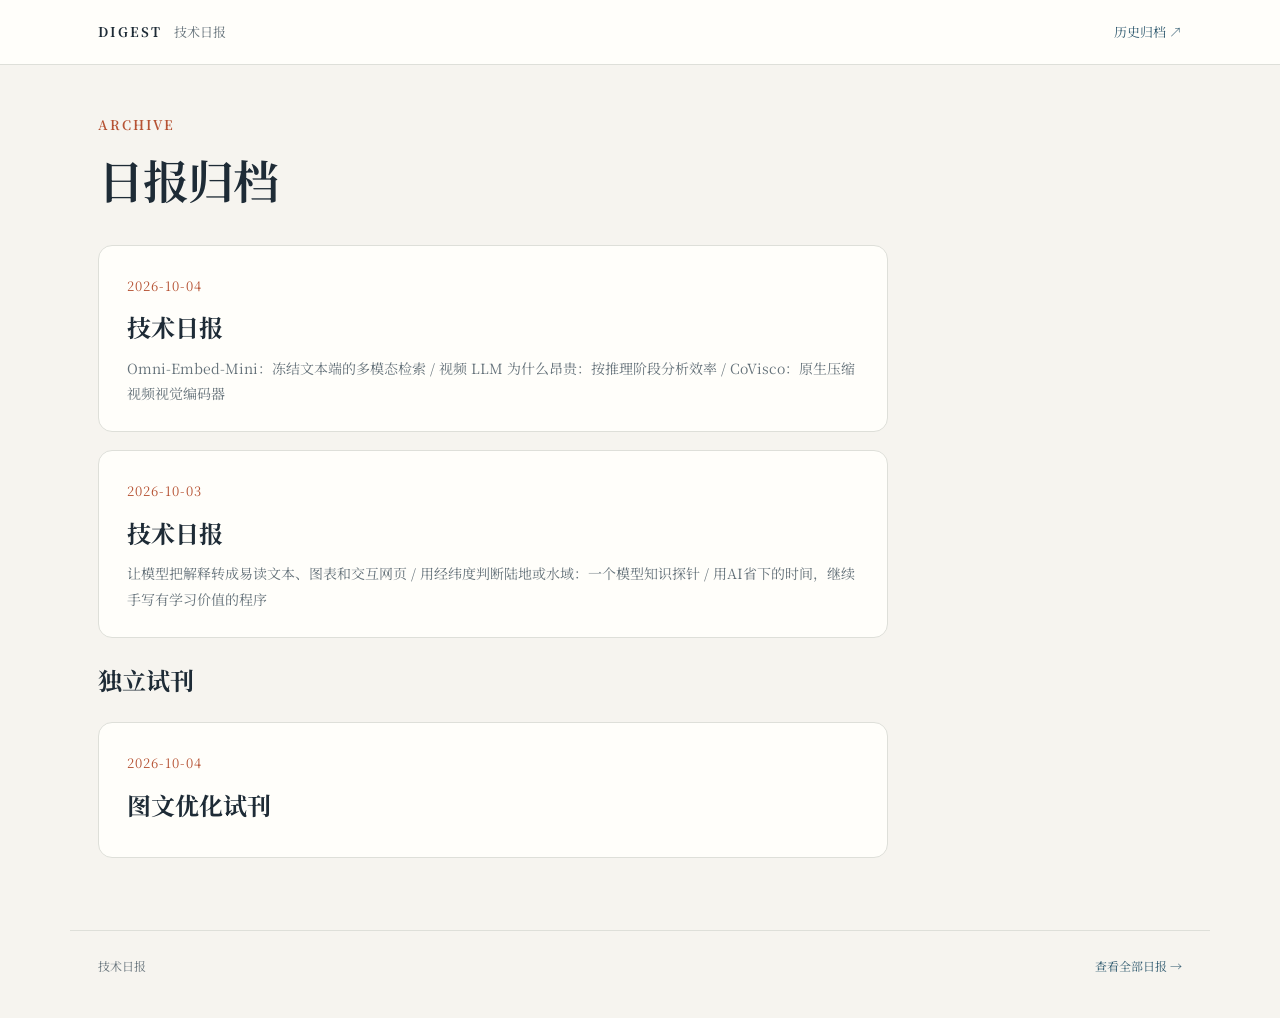
==== docs/index.html @ ece82c5b "归档图文优化试刊 2026-10-04" ====
<!doctype html>
<html lang="zh-CN"><head><meta charset="utf-8"><meta name="viewport" content="width=device-width, initial-scale=1">
<meta name="digest-revision" content=""><title>日报归档</title>
<link rel="stylesheet" href="assets/digest.css?v=9bb3348f04f5"></head><body>
<header><nav><a class="brand" href="index.html">DIGEST<span>技术日报</span></a><a href="index.html">历史归档 ↗</a></nav></header>
<main><div class="masthead"><div class="date">ARCHIVE</div><h1>日报归档</h1></div><div class="archive"><a href="2026-10-04.html"><time>2026-10-04</time><h2>技术日报</h2><p>Omni-Embed-Mini：冻结文本端的多模态检索 / 视频 LLM 为什么昂贵：按推理阶段分析效率 / CoVisco：原生压缩视频视觉编码器</p></a><a href="2026-10-03.html"><time>2026-10-03</time><h2>技术日报</h2><p>让模型把解释转成易读文本、图表和交互网页 / 用经纬度判断陆地或水域：一个模型知识探针 / 用AI省下的时间，继续手写有学习价值的程序</p></a></div><section id="trials"><h2>独立试刊</h2><div class="archive"><a href="quality-trial-2026-10-04-130111.html"><time>2026-10-04</time><h2>图文优化试刊</h2></a></div></section></main><footer><span>技术日报</span><a href="index.html">查看全部日报 →</a></footer></body></html>
---- docs/assets/digest.css ----
@font-face{font-family:"Digest Serif";src:url("fonts/noto-serif-sc.woff2") format("woff2");font-weight:100 900;font-style:normal;font-display:swap}
:root{--bg:#f6f4ef;--paper:#fffefa;--ink:#1e2b36;--muted:#65727a;--line:#dedfd9;--accent:#b65334;--soft:#eef1ed;--link:#315b70;color-scheme:light}*{box-sizing:border-box}html{scroll-behavior:smooth;scroll-padding-top:76px}body{margin:0;background:var(--bg);color:var(--ink);font:16px/1.85 "Digest Serif","Noto Serif SC","Songti SC",STSong,SimSun,Georgia,serif}a{color:var(--link);text-decoration:none}a:hover{text-decoration:underline}a:focus-visible,summary:focus-visible{outline:3px solid var(--accent);outline-offset:5px}header{border-bottom:1px solid var(--line);background:var(--paper)}nav{max-width:1140px;margin:auto;padding:20px 28px;display:flex;align-items:center;justify-content:space-between;font-size:13px}.brand{color:var(--ink);letter-spacing:2px;font-weight:700}.brand span{font-weight:400;letter-spacing:0;margin-left:12px;color:var(--muted)}main{max-width:1140px;padding:48px 28px 72px;margin:auto}.masthead{margin-bottom:36px}.date{font-size:13px;color:var(--accent);font-weight:650;letter-spacing:2px}.masthead h1{font-family:inherit;font-size:46px;line-height:1.25;letter-spacing:-1px;margin:14px 0 22px;font-weight:650}.tabs{display:flex;gap:12px;flex-wrap:wrap}.tabs a{padding:7px 16px;background:var(--paper);border:1px solid var(--line);border-radius:24px;font-size:13px;color:var(--ink)}.layout{display:grid;grid-template-columns:minmax(0,790px) 190px;gap:56px}.side{font-size:13px;color:var(--muted)}.side-inner{position:sticky;top:28px;border-top:2px solid var(--ink);padding-top:16px}.side p{margin:4px 0 12px}.side a{display:block;padding:6px 0;color:var(--muted)}.section{margin-bottom:44px}.section-title{display:flex;align-items:center;gap:14px;padding-bottom:14px;border-bottom:1px solid var(--line);margin-bottom:24px}.section-title h2{font-size:21px;margin:0}.section-title span{font-size:12px;color:var(--muted);letter-spacing:1px}.card{background:var(--paper);border:1px solid var(--line);border-radius:14px;padding:28px 30px;margin:0 0 22px}.eyebrow{display:flex;gap:9px;flex-wrap:wrap;align-items:center;font-size:12px;color:var(--muted);line-height:1.5}.badge{background:var(--soft);border-radius:5px;padding:4px 8px;color:var(--link)}.badge.observation{color:#98552e;background:#f5ece2}.card h3{font-size:25px;line-height:1.5;margin:15px 0 12px;letter-spacing:-.3px}.card h3 a{color:var(--ink)}.meta{font-size:12px;line-height:1.8;color:var(--muted);margin-bottom:18px}.card p{margin:12px 0;overflow-wrap:anywhere}.value{border-top:1px solid var(--line);padding-top:15px;color:var(--muted);font-size:14px}.value strong{font-size:12px;letter-spacing:.5px;color:var(--ink);margin-right:10px}.action{background:var(--soft);border-left:3px solid var(--accent);padding:13px 16px;border-radius:0 8px 8px 0;font-size:14px;margin:18px 0}.action strong{display:block;font-size:12px;color:var(--accent);margin-bottom:4px}.links{display:flex;flex-wrap:wrap;gap:16px;font-size:13px;margin:18px 0 6px}details{font-size:14px;color:var(--muted);border-top:1px solid var(--line);padding-top:12px;margin-top:20px}summary{cursor:pointer;list-style-position:inside;font-size:13px}details p{font-size:14px}.empty{color:var(--muted);font-size:14px}.weekly{background:var(--paper);padding:28px 30px;border:1px solid var(--line);border-radius:14px}.weekly h1,.weekly h2{font-size:22px;margin-top:28px}.weekly h1:first-child{margin-top:0}.weekly h3{font-size:19px}.weekly li{margin:8px 0}.weekly pre{white-space:pre-wrap;overflow-wrap:anywhere;background:var(--soft);padding:16px}.weekly table{display:block;overflow:auto;max-width:100%;border-collapse:collapse}.weekly td,.weekly th{padding:8px;border:1px solid var(--line)}.collection{font-size:13px;padding:16px 0;color:var(--muted)}.collection ul{padding-left:20px}.collection li{margin:8px 0}footer{max-width:1140px;margin:auto;padding:24px 28px 40px;border-top:1px solid var(--line);font-size:12px;color:var(--muted);display:flex;justify-content:space-between;gap:20px}.archive{display:grid;gap:18px;max-width:790px}.archive a{display:block;background:var(--paper);border:1px solid var(--line);padding:24px 28px;border-radius:14px;color:var(--ink)}.archive time{color:var(--accent);font-size:13px;letter-spacing:1px}.archive h2{font-size:24px;margin:6px 0}.archive p{font-size:14px;color:var(--muted);margin:0}.archive a:hover{text-decoration:none;border-color:var(--accent)}@media(max-width:900px){.layout{display:block}.side{display:none}}@media(max-width:600px){nav{padding:16px 20px}.brand span{margin-left:8px}main{padding:30px 18px 40px}.masthead{margin-bottom:28px}.masthead h1{font-size:36px}.card,.weekly{padding:22px 20px;border-radius:12px}.card h3{font-size:22px}.section-title h2{font-size:19px}.section{margin-bottom:32px}.tabs{gap:8px}.tabs a{padding:6px 12px}footer{padding:20px;flex-wrap:wrap}.archive a{padding:20px}}@media(prefers-color-scheme:dark){:root{--bg:#171c20;--paper:#20262b;--ink:#e7e6df;--muted:#a3afb6;--line:#3b454b;--accent:#e49372;--soft:#2d3639;--link:#9bc6dc;color-scheme:dark}.badge.observation{background:#3a2c25;color:#e5ae86}}@media print{body{background:#fff}.side,nav,.tabs{display:none}.layout{display:block}.card{break-inside:avoid;border-radius:0}details{display:block}}
.highlights{border-top:1px solid var(--line);border-bottom:1px solid var(--line);padding:18px 0;margin-bottom:36px;display:grid;gap:8px;font-size:15px}.highlights strong{font-size:13px;color:var(--accent)}.discovery{font-size:11px;color:var(--muted);width:100%;overflow-wrap:anywhere}.card pre{white-space:pre-wrap;overflow-wrap:anywhere}.card code{font-family:ui-monospace,SFMono-Regular,Menlo,monospace}.card table{display:block;overflow:auto;max-width:100%}
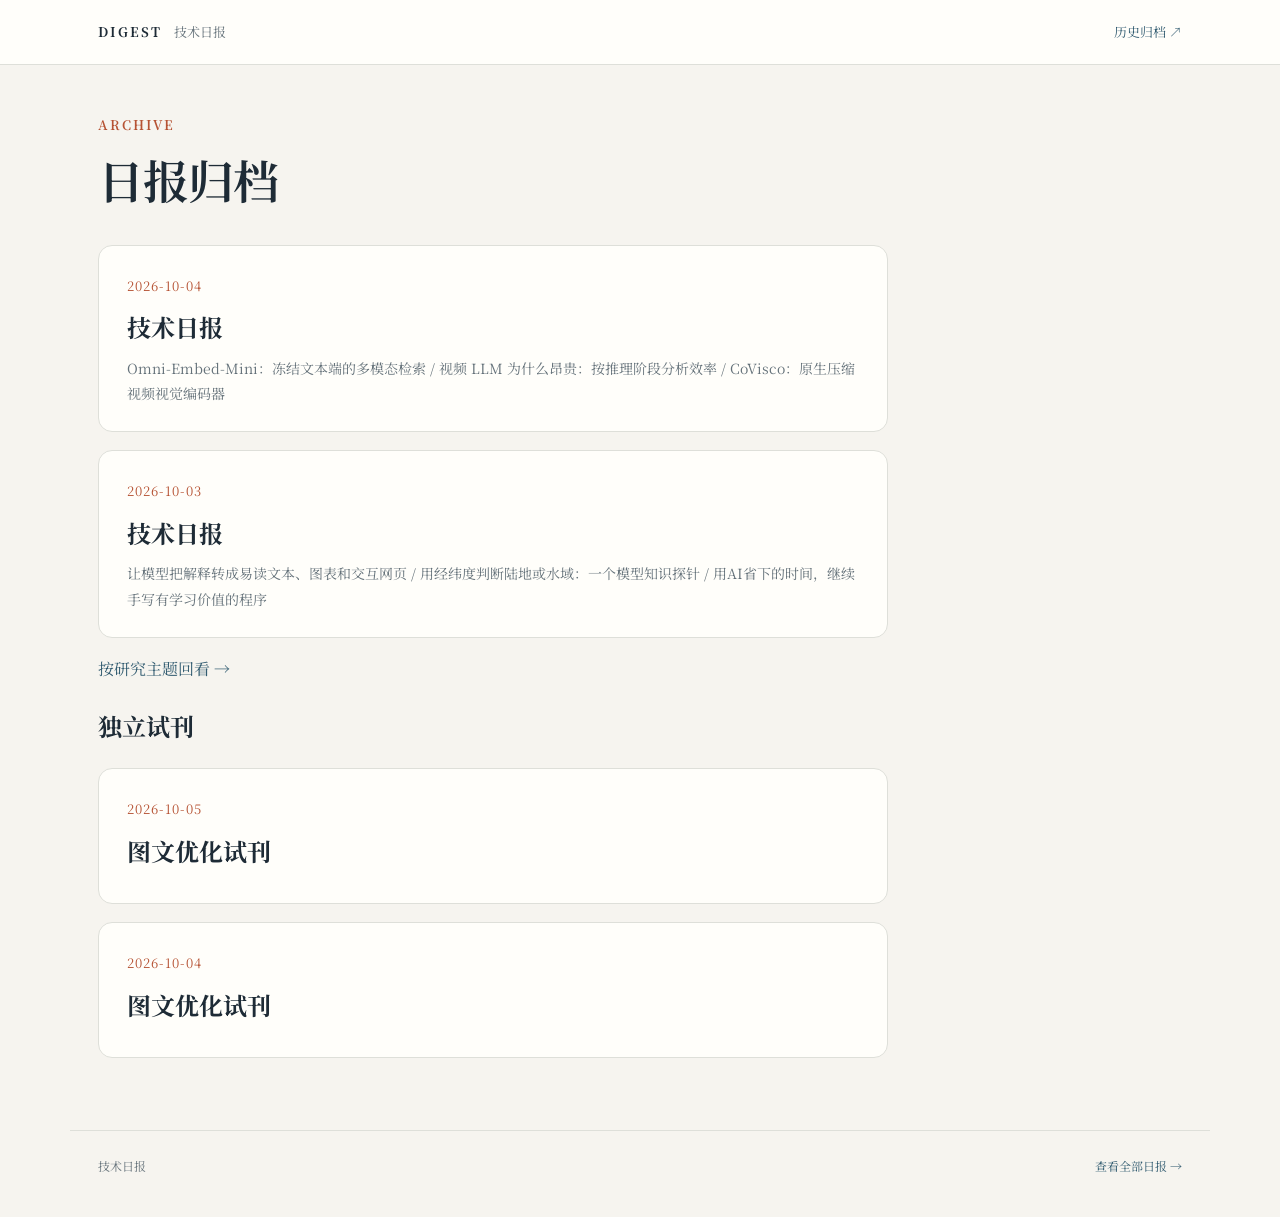
==== commit fec6fb2b: "发布第四版审核试刊与研究主题归档" ====
--- a/docs/index.html
+++ b/docs/index.html
@@ -3,4 +3,4 @@
 <meta name="digest-revision" content=""><title>日报归档</title>
 <link rel="stylesheet" href="assets/digest.css?v=9bb3348f04f5"></head><body>
 <header><nav><a class="brand" href="index.html">DIGEST<span>技术日报</span></a><a href="index.html">历史归档 ↗</a></nav></header>
-<main><div class="masthead"><div class="date">ARCHIVE</div><h1>日报归档</h1></div><div class="archive"><a href="2026-10-04.html"><time>2026-10-04</time><h2>技术日报</h2><p>Omni-Embed-Mini：冻结文本端的多模态检索 / 视频 LLM 为什么昂贵：按推理阶段分析效率 / CoVisco：原生压缩视频视觉编码器</p></a><a href="2026-10-03.html"><time>2026-10-03</time><h2>技术日报</h2><p>让模型把解释转成易读文本、图表和交互网页 / 用经纬度判断陆地或水域：一个模型知识探针 / 用AI省下的时间，继续手写有学习价值的程序</p></a></div><section id="trials"><h2>独立试刊</h2><div class="archive"><a href="quality-trial-2026-10-04-130111.html"><time>2026-10-04</time><h2>图文优化试刊</h2></a></div></section></main><footer><span>技术日报</span><a href="index.html">查看全部日报 →</a></footer></body></html>+<main><div class="masthead"><div class="date">ARCHIVE</div><h1>日报归档</h1></div><div class="archive"><a href="2026-10-04.html"><time>2026-10-04</time><h2>技术日报</h2><p>Omni-Embed-Mini：冻结文本端的多模态检索 / 视频 LLM 为什么昂贵：按推理阶段分析效率 / CoVisco：原生压缩视频视觉编码器</p></a><a href="2026-10-03.html"><time>2026-10-03</time><h2>技术日报</h2><p>让模型把解释转成易读文本、图表和交互网页 / 用经纬度判断陆地或水域：一个模型知识探针 / 用AI省下的时间，继续手写有学习价值的程序</p></a></div><p><a href="themes.html">按研究主题回看 →</a></p><section id="trials"><h2>独立试刊</h2><div class="archive"><a href="quality-trial-2026-10-05-005618.html"><time>2026-10-05</time><h2>图文优化试刊</h2></a><a href="quality-trial-2026-10-04-130111.html"><time>2026-10-04</time><h2>图文优化试刊</h2></a></div></section></main><footer><span>技术日报</span><a href="index.html">查看全部日报 →</a></footer></body></html>
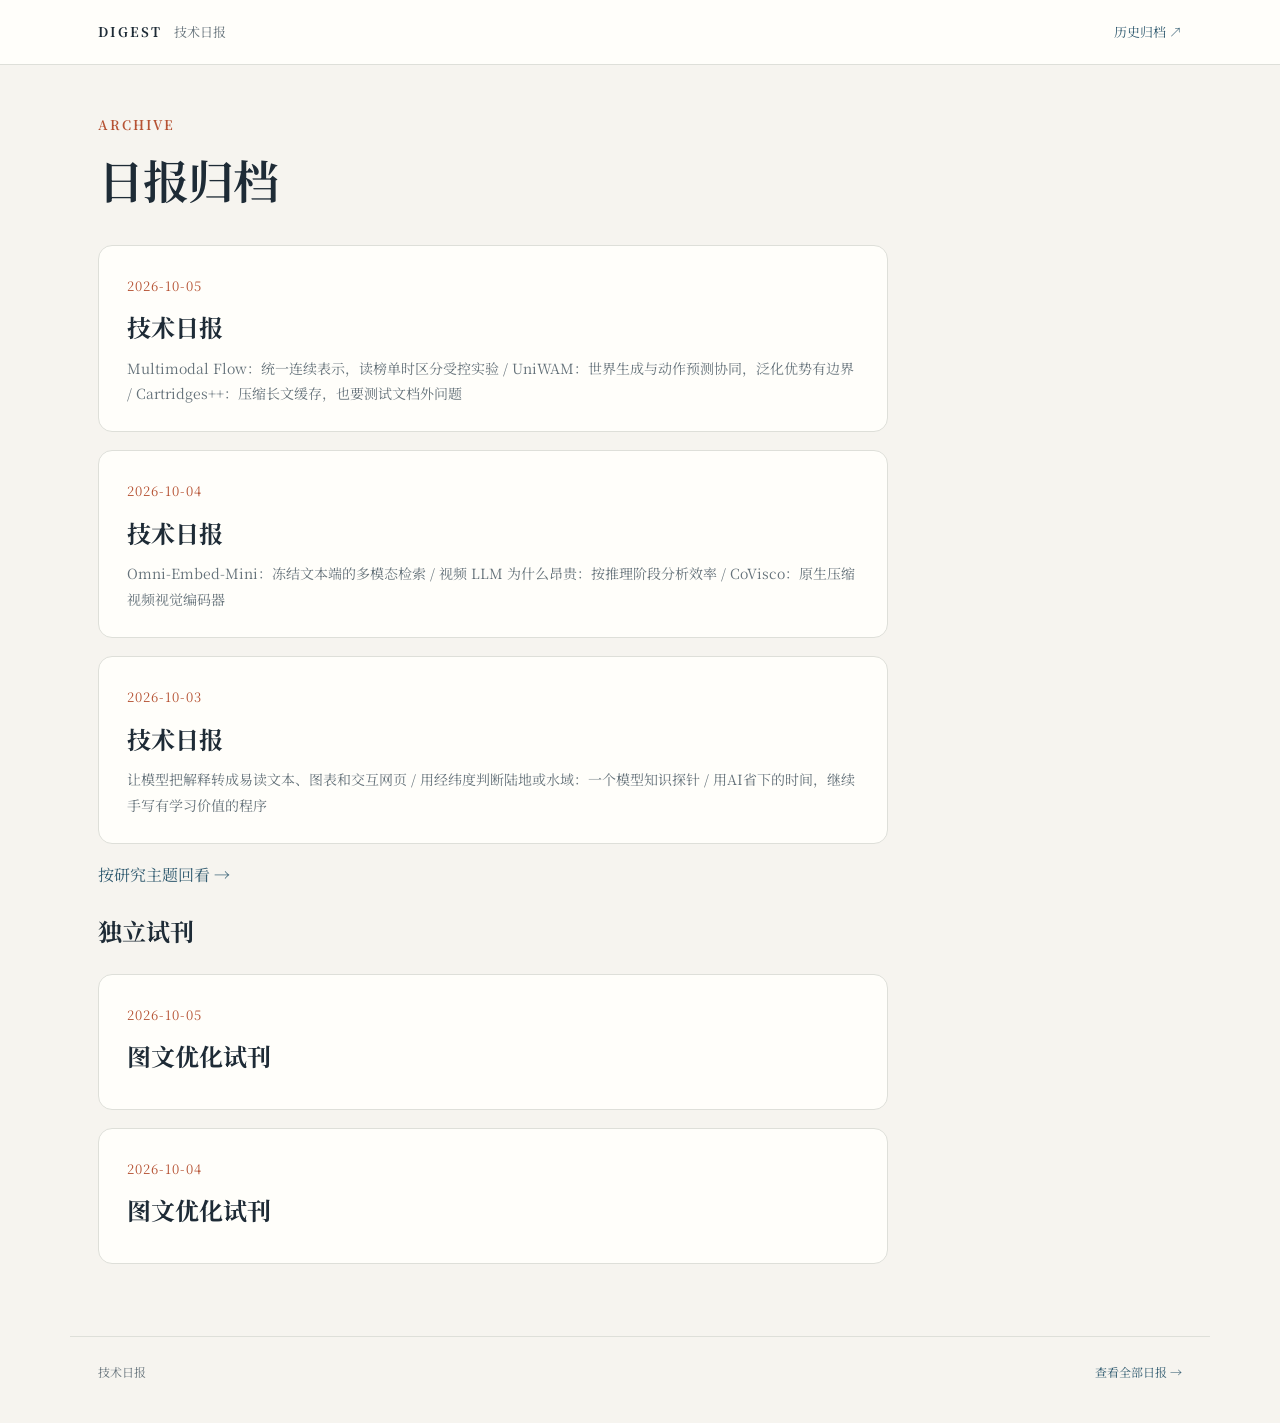
==== commit f4e69290: "归档技术日报 2026-10-05" ====
--- a/docs/index.html
+++ b/docs/index.html
@@ -3,4 +3,4 @@
 <meta name="digest-revision" content=""><title>日报归档</title>
 <link rel="stylesheet" href="assets/digest.css?v=9bb3348f04f5"></head><body>
 <header><nav><a class="brand" href="index.html">DIGEST<span>技术日报</span></a><a href="index.html">历史归档 ↗</a></nav></header>
-<main><div class="masthead"><div class="date">ARCHIVE</div><h1>日报归档</h1></div><div class="archive"><a href="2026-10-04.html"><time>2026-10-04</time><h2>技术日报</h2><p>Omni-Embed-Mini：冻结文本端的多模态检索 / 视频 LLM 为什么昂贵：按推理阶段分析效率 / CoVisco：原生压缩视频视觉编码器</p></a><a href="2026-10-03.html"><time>2026-10-03</time><h2>技术日报</h2><p>让模型把解释转成易读文本、图表和交互网页 / 用经纬度判断陆地或水域：一个模型知识探针 / 用AI省下的时间，继续手写有学习价值的程序</p></a></div><p><a href="themes.html">按研究主题回看 →</a></p><section id="trials"><h2>独立试刊</h2><div class="archive"><a href="quality-trial-2026-10-05-005618.html"><time>2026-10-05</time><h2>图文优化试刊</h2></a><a href="quality-trial-2026-10-04-130111.html"><time>2026-10-04</time><h2>图文优化试刊</h2></a></div></section></main><footer><span>技术日报</span><a href="index.html">查看全部日报 →</a></footer></body></html>+<main><div class="masthead"><div class="date">ARCHIVE</div><h1>日报归档</h1></div><div class="archive"><a href="2026-10-05.html"><time>2026-10-05</time><h2>技术日报</h2><p>Multimodal Flow：统一连续表示，读榜单时区分受控实验 / UniWAM：世界生成与动作预测协同，泛化优势有边界 / Cartridges++：压缩长文缓存，也要测试文档外问题</p></a><a href="2026-10-04.html"><time>2026-10-04</time><h2>技术日报</h2><p>Omni-Embed-Mini：冻结文本端的多模态检索 / 视频 LLM 为什么昂贵：按推理阶段分析效率 / CoVisco：原生压缩视频视觉编码器</p></a><a href="2026-10-03.html"><time>2026-10-03</time><h2>技术日报</h2><p>让模型把解释转成易读文本、图表和交互网页 / 用经纬度判断陆地或水域：一个模型知识探针 / 用AI省下的时间，继续手写有学习价值的程序</p></a></div><p><a href="themes.html">按研究主题回看 →</a></p><section id="trials"><h2>独立试刊</h2><div class="archive"><a href="quality-trial-2026-10-05-005618.html"><time>2026-10-05</time><h2>图文优化试刊</h2></a><a href="quality-trial-2026-10-04-130111.html"><time>2026-10-04</time><h2>图文优化试刊</h2></a></div></section></main><footer><span>技术日报</span><a href="index.html">查看全部日报 →</a></footer></body></html>
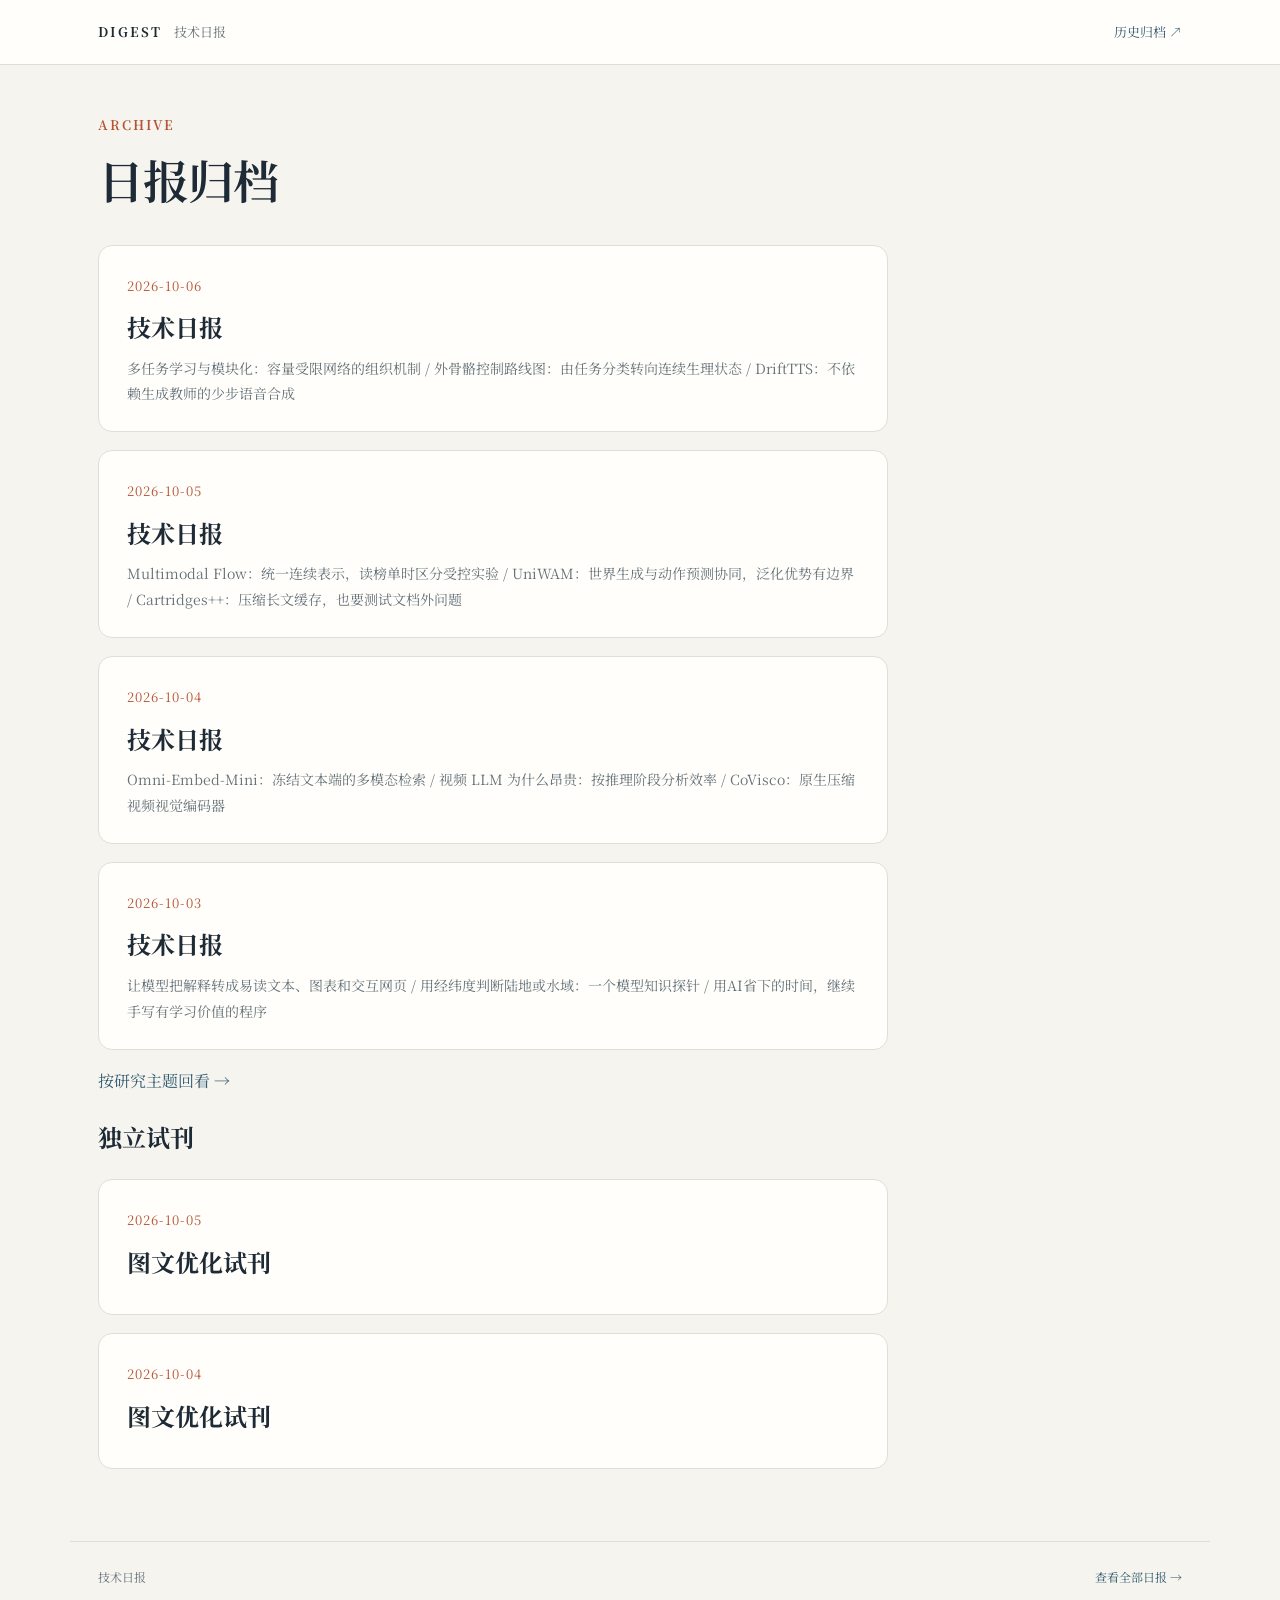
==== commit 0bd1b17e: "归档技术日报 2026-10-06" ====
--- a/docs/index.html
+++ b/docs/index.html
@@ -3,4 +3,4 @@
 <meta name="digest-revision" content=""><title>日报归档</title>
 <link rel="stylesheet" href="assets/digest.css?v=9bb3348f04f5"></head><body>
 <header><nav><a class="brand" href="index.html">DIGEST<span>技术日报</span></a><a href="index.html">历史归档 ↗</a></nav></header>
-<main><div class="masthead"><div class="date">ARCHIVE</div><h1>日报归档</h1></div><div class="archive"><a href="2026-10-05.html"><time>2026-10-05</time><h2>技术日报</h2><p>Multimodal Flow：统一连续表示，读榜单时区分受控实验 / UniWAM：世界生成与动作预测协同，泛化优势有边界 / Cartridges++：压缩长文缓存，也要测试文档外问题</p></a><a href="2026-10-04.html"><time>2026-10-04</time><h2>技术日报</h2><p>Omni-Embed-Mini：冻结文本端的多模态检索 / 视频 LLM 为什么昂贵：按推理阶段分析效率 / CoVisco：原生压缩视频视觉编码器</p></a><a href="2026-10-03.html"><time>2026-10-03</time><h2>技术日报</h2><p>让模型把解释转成易读文本、图表和交互网页 / 用经纬度判断陆地或水域：一个模型知识探针 / 用AI省下的时间，继续手写有学习价值的程序</p></a></div><p><a href="themes.html">按研究主题回看 →</a></p><section id="trials"><h2>独立试刊</h2><div class="archive"><a href="quality-trial-2026-10-05-005618.html"><time>2026-10-05</time><h2>图文优化试刊</h2></a><a href="quality-trial-2026-10-04-130111.html"><time>2026-10-04</time><h2>图文优化试刊</h2></a></div></section></main><footer><span>技术日报</span><a href="index.html">查看全部日报 →</a></footer></body></html>+<main><div class="masthead"><div class="date">ARCHIVE</div><h1>日报归档</h1></div><div class="archive"><a href="2026-10-06.html"><time>2026-10-06</time><h2>技术日报</h2><p>多任务学习与模块化：容量受限网络的组织机制 / 外骨骼控制路线图：由任务分类转向连续生理状态 / DriftTTS：不依赖生成教师的少步语音合成</p></a><a href="2026-10-05.html"><time>2026-10-05</time><h2>技术日报</h2><p>Multimodal Flow：统一连续表示，读榜单时区分受控实验 / UniWAM：世界生成与动作预测协同，泛化优势有边界 / Cartridges++：压缩长文缓存，也要测试文档外问题</p></a><a href="2026-10-04.html"><time>2026-10-04</time><h2>技术日报</h2><p>Omni-Embed-Mini：冻结文本端的多模态检索 / 视频 LLM 为什么昂贵：按推理阶段分析效率 / CoVisco：原生压缩视频视觉编码器</p></a><a href="2026-10-03.html"><time>2026-10-03</time><h2>技术日报</h2><p>让模型把解释转成易读文本、图表和交互网页 / 用经纬度判断陆地或水域：一个模型知识探针 / 用AI省下的时间，继续手写有学习价值的程序</p></a></div><p><a href="themes.html">按研究主题回看 →</a></p><section id="trials"><h2>独立试刊</h2><div class="archive"><a href="quality-trial-2026-10-05-005618.html"><time>2026-10-05</time><h2>图文优化试刊</h2></a><a href="quality-trial-2026-10-04-130111.html"><time>2026-10-04</time><h2>图文优化试刊</h2></a></div></section></main><footer><span>技术日报</span><a href="index.html">查看全部日报 →</a></footer></body></html>
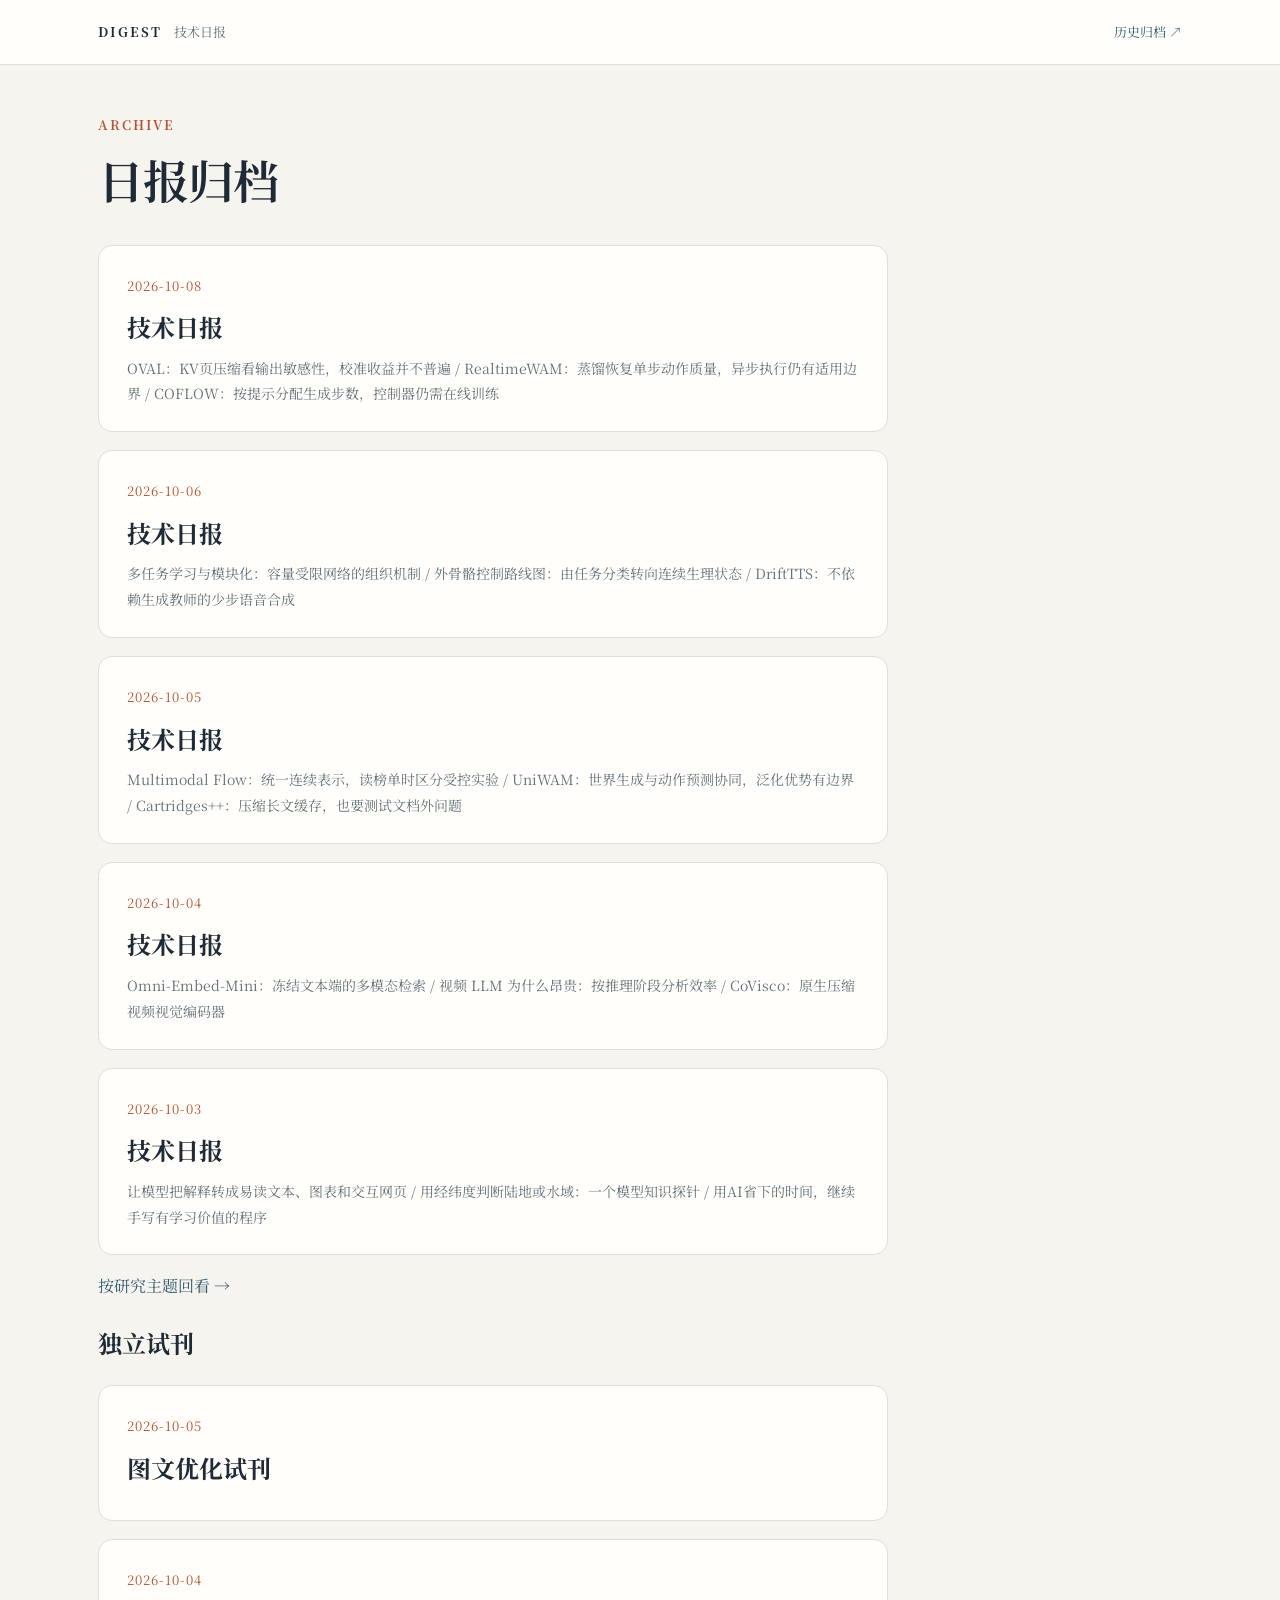
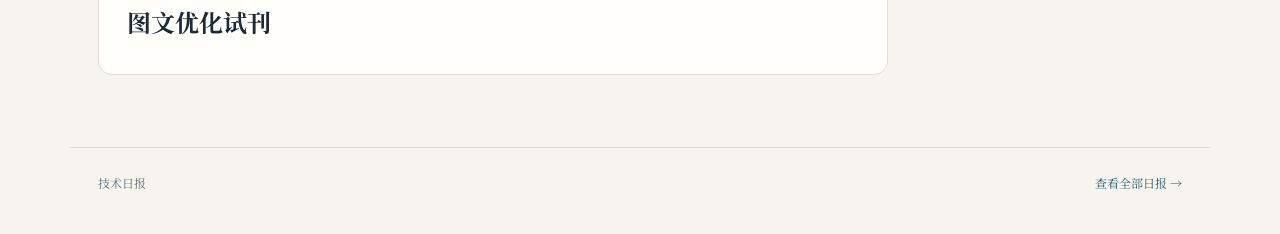
==== commit 2c514f99: "归档技术日报 2026-10-08" ====
--- a/docs/index.html
+++ b/docs/index.html
@@ -3,4 +3,4 @@
 <meta name="digest-revision" content=""><title>日报归档</title>
 <link rel="stylesheet" href="assets/digest.css?v=9bb3348f04f5"></head><body>
 <header><nav><a class="brand" href="index.html">DIGEST<span>技术日报</span></a><a href="index.html">历史归档 ↗</a></nav></header>
-<main><div class="masthead"><div class="date">ARCHIVE</div><h1>日报归档</h1></div><div class="archive"><a href="2026-10-06.html"><time>2026-10-06</time><h2>技术日报</h2><p>多任务学习与模块化：容量受限网络的组织机制 / 外骨骼控制路线图：由任务分类转向连续生理状态 / DriftTTS：不依赖生成教师的少步语音合成</p></a><a href="2026-10-05.html"><time>2026-10-05</time><h2>技术日报</h2><p>Multimodal Flow：统一连续表示，读榜单时区分受控实验 / UniWAM：世界生成与动作预测协同，泛化优势有边界 / Cartridges++：压缩长文缓存，也要测试文档外问题</p></a><a href="2026-10-04.html"><time>2026-10-04</time><h2>技术日报</h2><p>Omni-Embed-Mini：冻结文本端的多模态检索 / 视频 LLM 为什么昂贵：按推理阶段分析效率 / CoVisco：原生压缩视频视觉编码器</p></a><a href="2026-10-03.html"><time>2026-10-03</time><h2>技术日报</h2><p>让模型把解释转成易读文本、图表和交互网页 / 用经纬度判断陆地或水域：一个模型知识探针 / 用AI省下的时间，继续手写有学习价值的程序</p></a></div><p><a href="themes.html">按研究主题回看 →</a></p><section id="trials"><h2>独立试刊</h2><div class="archive"><a href="quality-trial-2026-10-05-005618.html"><time>2026-10-05</time><h2>图文优化试刊</h2></a><a href="quality-trial-2026-10-04-130111.html"><time>2026-10-04</time><h2>图文优化试刊</h2></a></div></section></main><footer><span>技术日报</span><a href="index.html">查看全部日报 →</a></footer></body></html>+<main><div class="masthead"><div class="date">ARCHIVE</div><h1>日报归档</h1></div><div class="archive"><a href="2026-10-08.html"><time>2026-10-08</time><h2>技术日报</h2><p>OVAL：KV页压缩看输出敏感性，校准收益并不普遍 / RealtimeWAM：蒸馏恢复单步动作质量，异步执行仍有适用边界 / COFLOW：按提示分配生成步数，控制器仍需在线训练</p></a><a href="2026-10-06.html"><time>2026-10-06</time><h2>技术日报</h2><p>多任务学习与模块化：容量受限网络的组织机制 / 外骨骼控制路线图：由任务分类转向连续生理状态 / DriftTTS：不依赖生成教师的少步语音合成</p></a><a href="2026-10-05.html"><time>2026-10-05</time><h2>技术日报</h2><p>Multimodal Flow：统一连续表示，读榜单时区分受控实验 / UniWAM：世界生成与动作预测协同，泛化优势有边界 / Cartridges++：压缩长文缓存，也要测试文档外问题</p></a><a href="2026-10-04.html"><time>2026-10-04</time><h2>技术日报</h2><p>Omni-Embed-Mini：冻结文本端的多模态检索 / 视频 LLM 为什么昂贵：按推理阶段分析效率 / CoVisco：原生压缩视频视觉编码器</p></a><a href="2026-10-03.html"><time>2026-10-03</time><h2>技术日报</h2><p>让模型把解释转成易读文本、图表和交互网页 / 用经纬度判断陆地或水域：一个模型知识探针 / 用AI省下的时间，继续手写有学习价值的程序</p></a></div><p><a href="themes.html">按研究主题回看 →</a></p><section id="trials"><h2>独立试刊</h2><div class="archive"><a href="quality-trial-2026-10-05-005618.html"><time>2026-10-05</time><h2>图文优化试刊</h2></a><a href="quality-trial-2026-10-04-130111.html"><time>2026-10-04</time><h2>图文优化试刊</h2></a></div></section></main><footer><span>技术日报</span><a href="index.html">查看全部日报 →</a></footer></body></html>
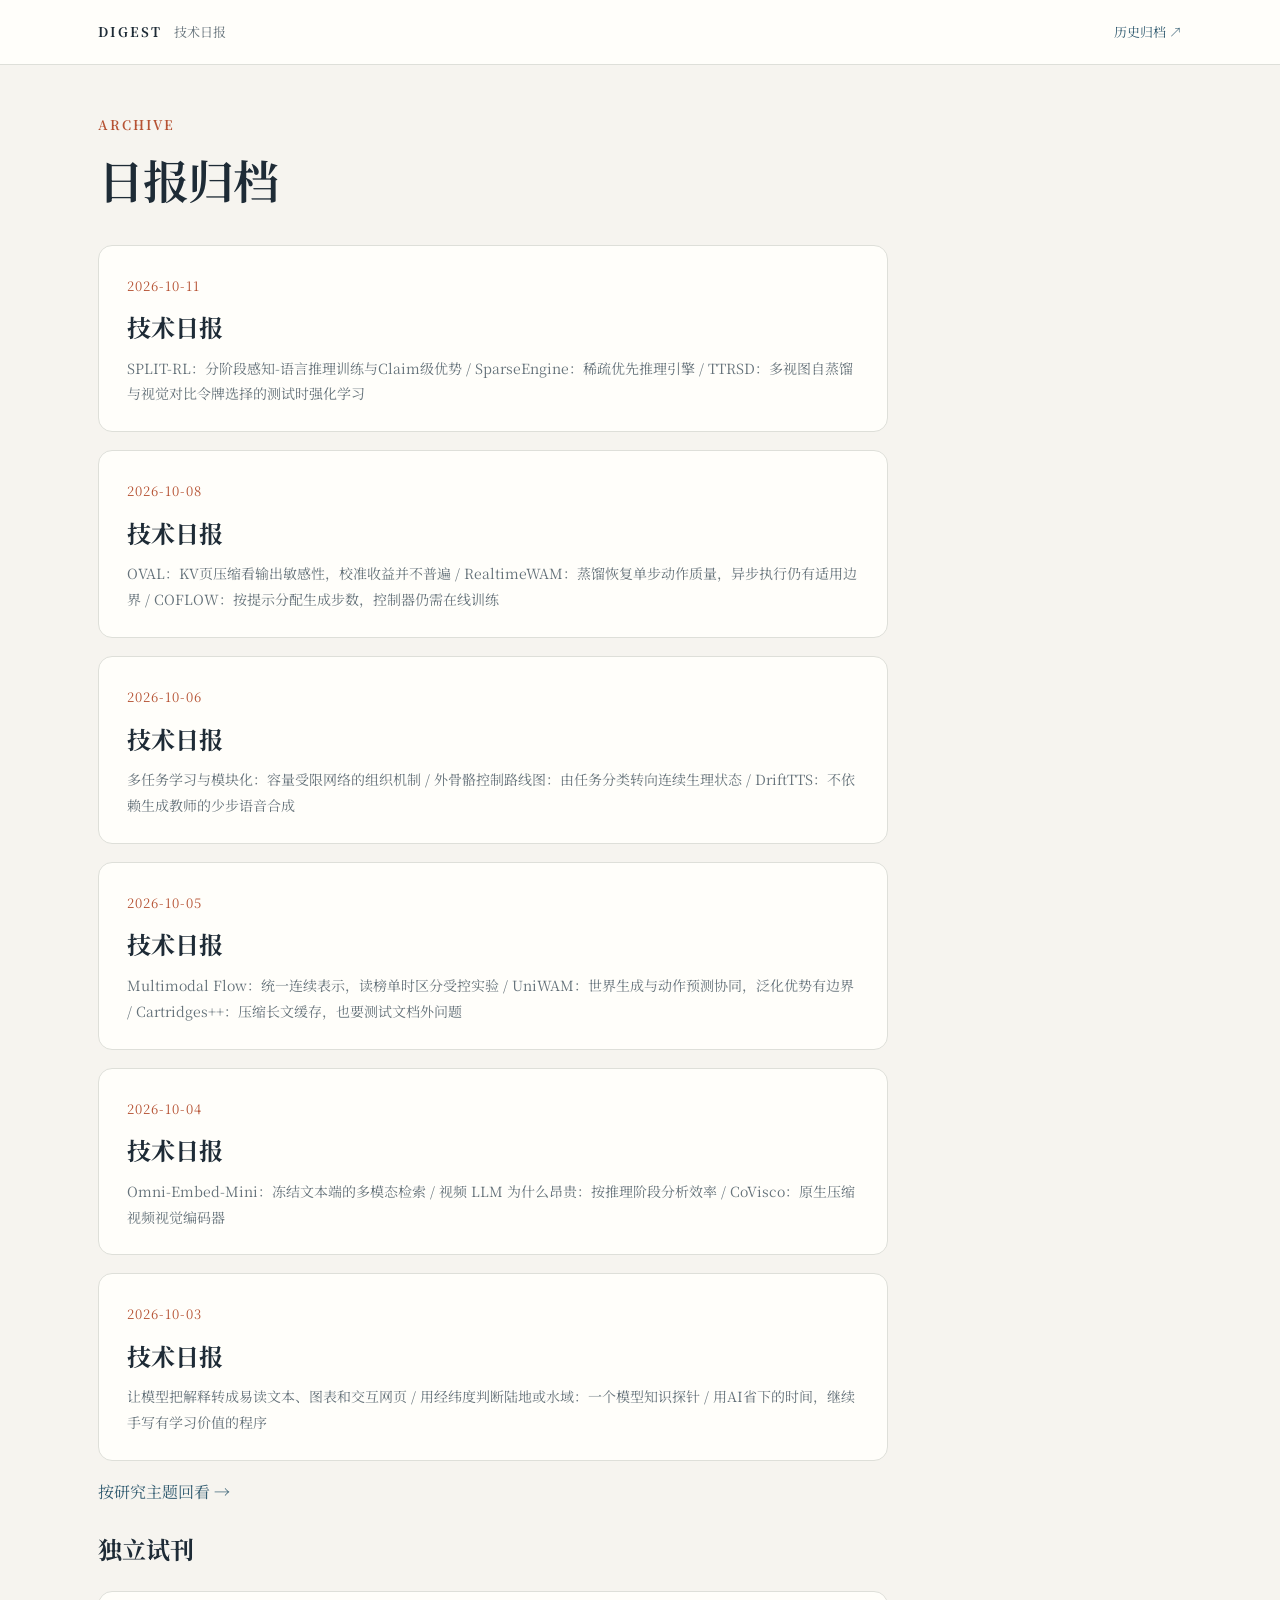
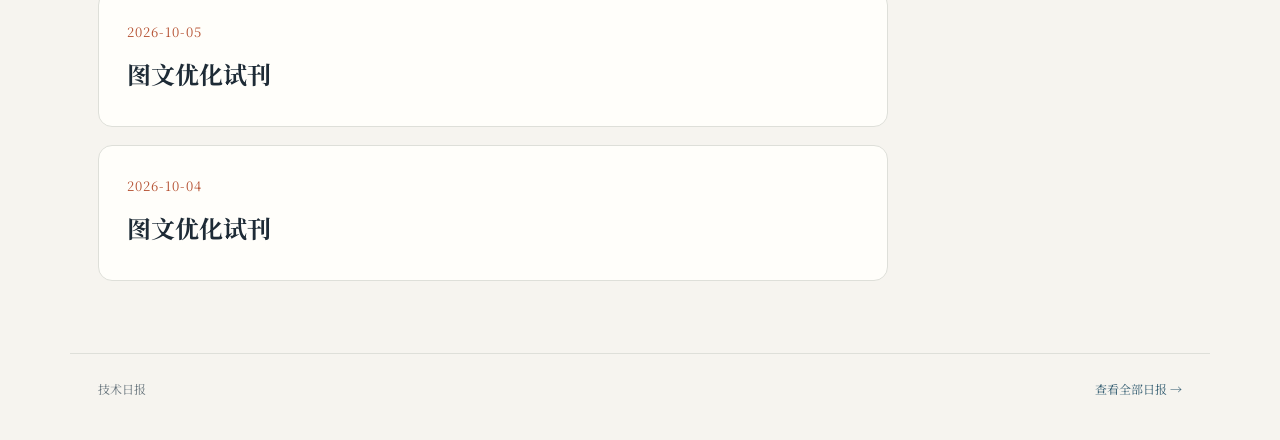
==== commit d21a77a8: "归档技术日报 2026-10-11" ====
--- a/docs/index.html
+++ b/docs/index.html
@@ -3,4 +3,4 @@
 <meta name="digest-revision" content=""><title>日报归档</title>
 <link rel="stylesheet" href="assets/digest.css?v=9bb3348f04f5"></head><body>
 <header><nav><a class="brand" href="index.html">DIGEST<span>技术日报</span></a><a href="index.html">历史归档 ↗</a></nav></header>
-<main><div class="masthead"><div class="date">ARCHIVE</div><h1>日报归档</h1></div><div class="archive"><a href="2026-10-08.html"><time>2026-10-08</time><h2>技术日报</h2><p>OVAL：KV页压缩看输出敏感性，校准收益并不普遍 / RealtimeWAM：蒸馏恢复单步动作质量，异步执行仍有适用边界 / COFLOW：按提示分配生成步数，控制器仍需在线训练</p></a><a href="2026-10-06.html"><time>2026-10-06</time><h2>技术日报</h2><p>多任务学习与模块化：容量受限网络的组织机制 / 外骨骼控制路线图：由任务分类转向连续生理状态 / DriftTTS：不依赖生成教师的少步语音合成</p></a><a href="2026-10-05.html"><time>2026-10-05</time><h2>技术日报</h2><p>Multimodal Flow：统一连续表示，读榜单时区分受控实验 / UniWAM：世界生成与动作预测协同，泛化优势有边界 / Cartridges++：压缩长文缓存，也要测试文档外问题</p></a><a href="2026-10-04.html"><time>2026-10-04</time><h2>技术日报</h2><p>Omni-Embed-Mini：冻结文本端的多模态检索 / 视频 LLM 为什么昂贵：按推理阶段分析效率 / CoVisco：原生压缩视频视觉编码器</p></a><a href="2026-10-03.html"><time>2026-10-03</time><h2>技术日报</h2><p>让模型把解释转成易读文本、图表和交互网页 / 用经纬度判断陆地或水域：一个模型知识探针 / 用AI省下的时间，继续手写有学习价值的程序</p></a></div><p><a href="themes.html">按研究主题回看 →</a></p><section id="trials"><h2>独立试刊</h2><div class="archive"><a href="quality-trial-2026-10-05-005618.html"><time>2026-10-05</time><h2>图文优化试刊</h2></a><a href="quality-trial-2026-10-04-130111.html"><time>2026-10-04</time><h2>图文优化试刊</h2></a></div></section></main><footer><span>技术日报</span><a href="index.html">查看全部日报 →</a></footer></body></html>+<main><div class="masthead"><div class="date">ARCHIVE</div><h1>日报归档</h1></div><div class="archive"><a href="2026-10-11.html"><time>2026-10-11</time><h2>技术日报</h2><p>SPLIT-RL：分阶段感知-语言推理训练与Claim级优势 / SparseEngine：稀疏优先推理引擎 / TTRSD：多视图自蒸馏与视觉对比令牌选择的测试时强化学习</p></a><a href="2026-10-08.html"><time>2026-10-08</time><h2>技术日报</h2><p>OVAL：KV页压缩看输出敏感性，校准收益并不普遍 / RealtimeWAM：蒸馏恢复单步动作质量，异步执行仍有适用边界 / COFLOW：按提示分配生成步数，控制器仍需在线训练</p></a><a href="2026-10-06.html"><time>2026-10-06</time><h2>技术日报</h2><p>多任务学习与模块化：容量受限网络的组织机制 / 外骨骼控制路线图：由任务分类转向连续生理状态 / DriftTTS：不依赖生成教师的少步语音合成</p></a><a href="2026-10-05.html"><time>2026-10-05</time><h2>技术日报</h2><p>Multimodal Flow：统一连续表示，读榜单时区分受控实验 / UniWAM：世界生成与动作预测协同，泛化优势有边界 / Cartridges++：压缩长文缓存，也要测试文档外问题</p></a><a href="2026-10-04.html"><time>2026-10-04</time><h2>技术日报</h2><p>Omni-Embed-Mini：冻结文本端的多模态检索 / 视频 LLM 为什么昂贵：按推理阶段分析效率 / CoVisco：原生压缩视频视觉编码器</p></a><a href="2026-10-03.html"><time>2026-10-03</time><h2>技术日报</h2><p>让模型把解释转成易读文本、图表和交互网页 / 用经纬度判断陆地或水域：一个模型知识探针 / 用AI省下的时间，继续手写有学习价值的程序</p></a></div><p><a href="themes.html">按研究主题回看 →</a></p><section id="trials"><h2>独立试刊</h2><div class="archive"><a href="quality-trial-2026-10-05-005618.html"><time>2026-10-05</time><h2>图文优化试刊</h2></a><a href="quality-trial-2026-10-04-130111.html"><time>2026-10-04</time><h2>图文优化试刊</h2></a></div></section></main><footer><span>技术日报</span><a href="index.html">查看全部日报 →</a></footer></body></html>
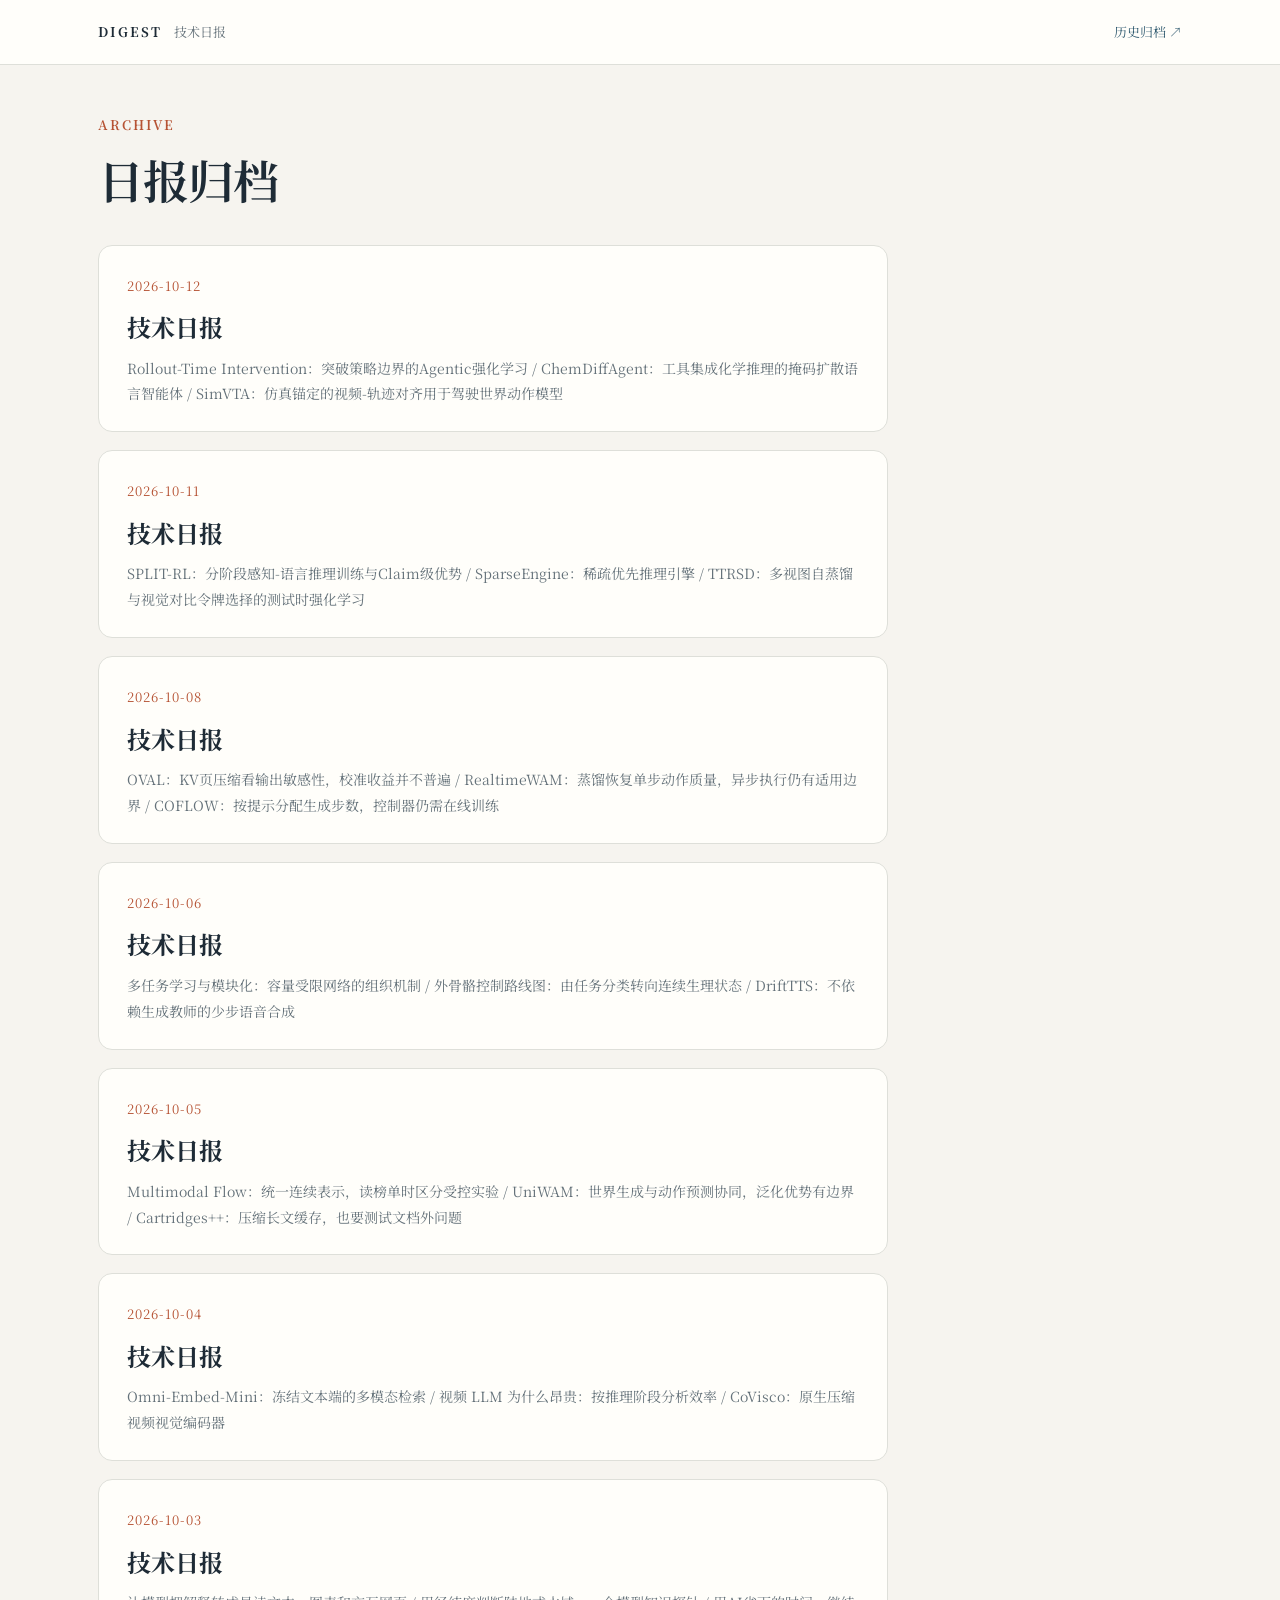
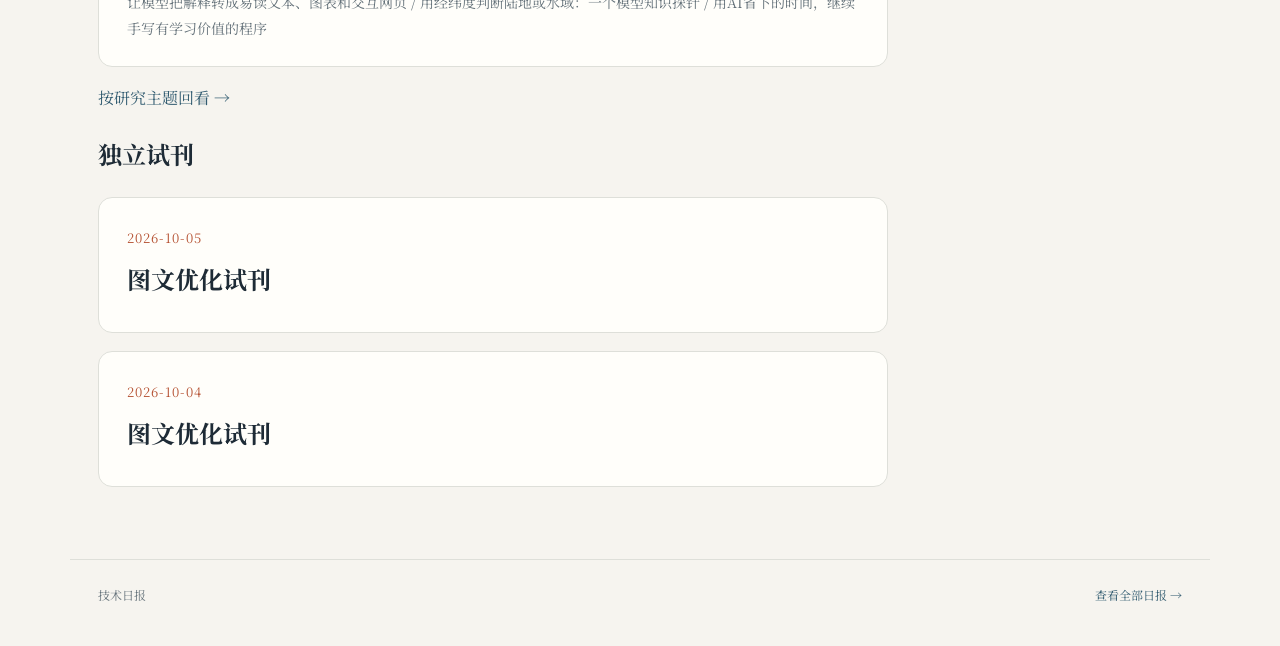
==== commit 98f807e9: "归档技术日报 2026-10-12" ====
--- a/docs/index.html
+++ b/docs/index.html
@@ -3,4 +3,4 @@
 <meta name="digest-revision" content=""><title>日报归档</title>
 <link rel="stylesheet" href="assets/digest.css?v=9bb3348f04f5"></head><body>
 <header><nav><a class="brand" href="index.html">DIGEST<span>技术日报</span></a><a href="index.html">历史归档 ↗</a></nav></header>
-<main><div class="masthead"><div class="date">ARCHIVE</div><h1>日报归档</h1></div><div class="archive"><a href="2026-10-11.html"><time>2026-10-11</time><h2>技术日报</h2><p>SPLIT-RL：分阶段感知-语言推理训练与Claim级优势 / SparseEngine：稀疏优先推理引擎 / TTRSD：多视图自蒸馏与视觉对比令牌选择的测试时强化学习</p></a><a href="2026-10-08.html"><time>2026-10-08</time><h2>技术日报</h2><p>OVAL：KV页压缩看输出敏感性，校准收益并不普遍 / RealtimeWAM：蒸馏恢复单步动作质量，异步执行仍有适用边界 / COFLOW：按提示分配生成步数，控制器仍需在线训练</p></a><a href="2026-10-06.html"><time>2026-10-06</time><h2>技术日报</h2><p>多任务学习与模块化：容量受限网络的组织机制 / 外骨骼控制路线图：由任务分类转向连续生理状态 / DriftTTS：不依赖生成教师的少步语音合成</p></a><a href="2026-10-05.html"><time>2026-10-05</time><h2>技术日报</h2><p>Multimodal Flow：统一连续表示，读榜单时区分受控实验 / UniWAM：世界生成与动作预测协同，泛化优势有边界 / Cartridges++：压缩长文缓存，也要测试文档外问题</p></a><a href="2026-10-04.html"><time>2026-10-04</time><h2>技术日报</h2><p>Omni-Embed-Mini：冻结文本端的多模态检索 / 视频 LLM 为什么昂贵：按推理阶段分析效率 / CoVisco：原生压缩视频视觉编码器</p></a><a href="2026-10-03.html"><time>2026-10-03</time><h2>技术日报</h2><p>让模型把解释转成易读文本、图表和交互网页 / 用经纬度判断陆地或水域：一个模型知识探针 / 用AI省下的时间，继续手写有学习价值的程序</p></a></div><p><a href="themes.html">按研究主题回看 →</a></p><section id="trials"><h2>独立试刊</h2><div class="archive"><a href="quality-trial-2026-10-05-005618.html"><time>2026-10-05</time><h2>图文优化试刊</h2></a><a href="quality-trial-2026-10-04-130111.html"><time>2026-10-04</time><h2>图文优化试刊</h2></a></div></section></main><footer><span>技术日报</span><a href="index.html">查看全部日报 →</a></footer></body></html>+<main><div class="masthead"><div class="date">ARCHIVE</div><h1>日报归档</h1></div><div class="archive"><a href="2026-10-12.html"><time>2026-10-12</time><h2>技术日报</h2><p>Rollout-Time Intervention：突破策略边界的Agentic强化学习 / ChemDiffAgent：工具集成化学推理的掩码扩散语言智能体 / SimVTA：仿真锚定的视频-轨迹对齐用于驾驶世界动作模型</p></a><a href="2026-10-11.html"><time>2026-10-11</time><h2>技术日报</h2><p>SPLIT-RL：分阶段感知-语言推理训练与Claim级优势 / SparseEngine：稀疏优先推理引擎 / TTRSD：多视图自蒸馏与视觉对比令牌选择的测试时强化学习</p></a><a href="2026-10-08.html"><time>2026-10-08</time><h2>技术日报</h2><p>OVAL：KV页压缩看输出敏感性，校准收益并不普遍 / RealtimeWAM：蒸馏恢复单步动作质量，异步执行仍有适用边界 / COFLOW：按提示分配生成步数，控制器仍需在线训练</p></a><a href="2026-10-06.html"><time>2026-10-06</time><h2>技术日报</h2><p>多任务学习与模块化：容量受限网络的组织机制 / 外骨骼控制路线图：由任务分类转向连续生理状态 / DriftTTS：不依赖生成教师的少步语音合成</p></a><a href="2026-10-05.html"><time>2026-10-05</time><h2>技术日报</h2><p>Multimodal Flow：统一连续表示，读榜单时区分受控实验 / UniWAM：世界生成与动作预测协同，泛化优势有边界 / Cartridges++：压缩长文缓存，也要测试文档外问题</p></a><a href="2026-10-04.html"><time>2026-10-04</time><h2>技术日报</h2><p>Omni-Embed-Mini：冻结文本端的多模态检索 / 视频 LLM 为什么昂贵：按推理阶段分析效率 / CoVisco：原生压缩视频视觉编码器</p></a><a href="2026-10-03.html"><time>2026-10-03</time><h2>技术日报</h2><p>让模型把解释转成易读文本、图表和交互网页 / 用经纬度判断陆地或水域：一个模型知识探针 / 用AI省下的时间，继续手写有学习价值的程序</p></a></div><p><a href="themes.html">按研究主题回看 →</a></p><section id="trials"><h2>独立试刊</h2><div class="archive"><a href="quality-trial-2026-10-05-005618.html"><time>2026-10-05</time><h2>图文优化试刊</h2></a><a href="quality-trial-2026-10-04-130111.html"><time>2026-10-04</time><h2>图文优化试刊</h2></a></div></section></main><footer><span>技术日报</span><a href="index.html">查看全部日报 →</a></footer></body></html>
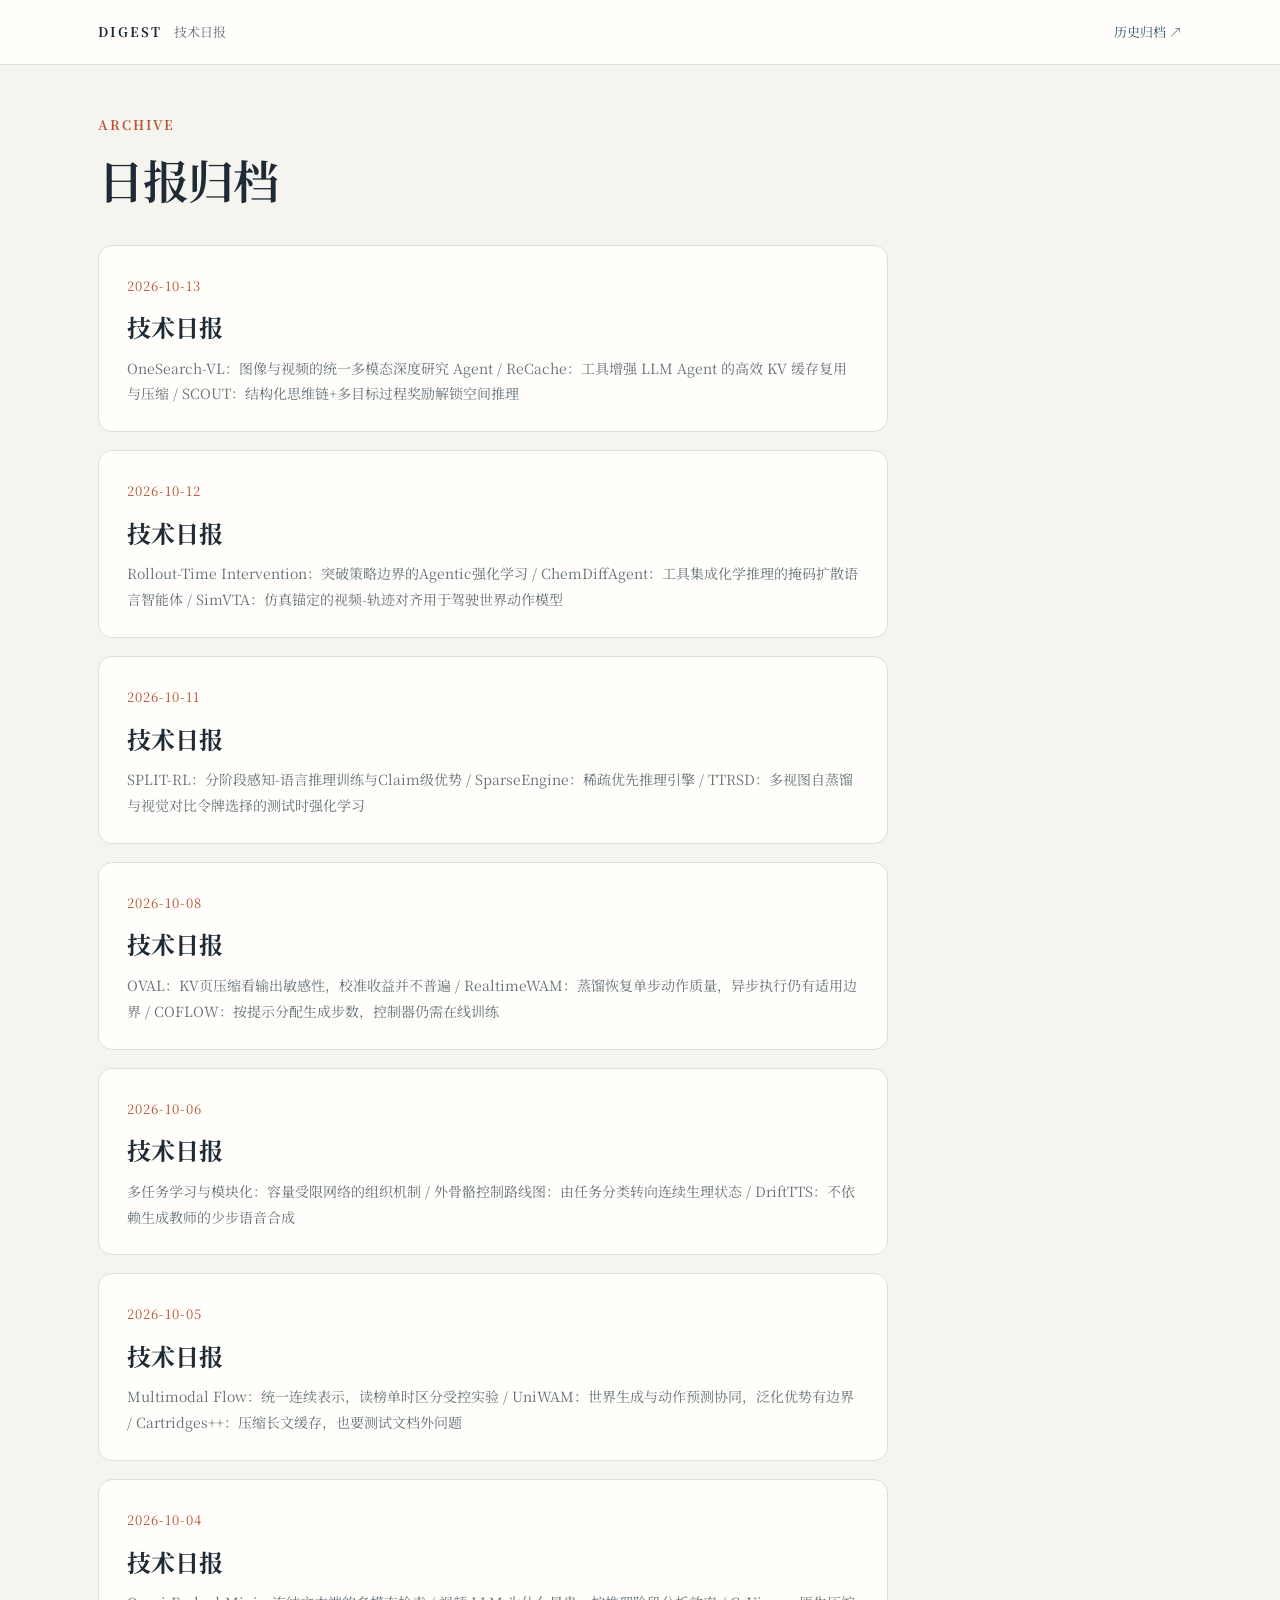
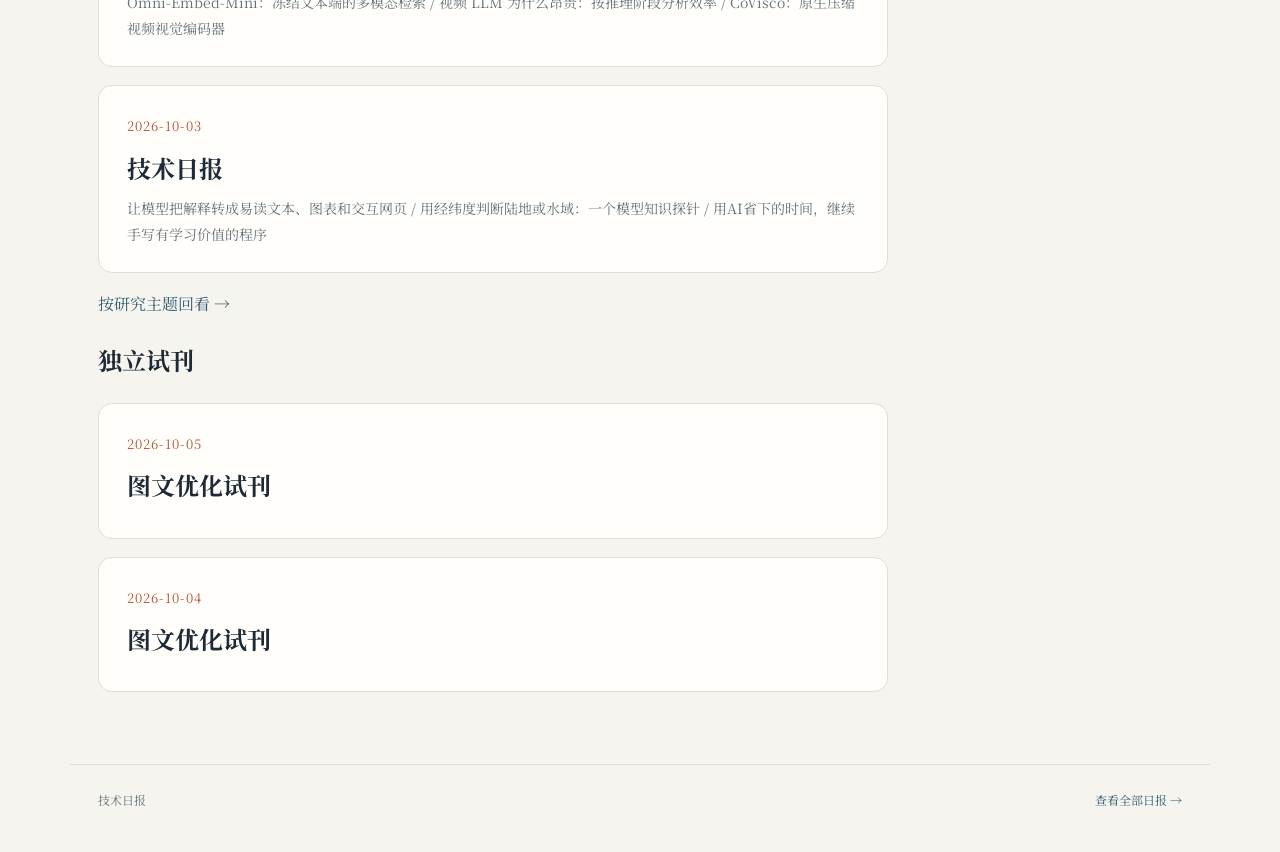
==== commit ca78fcd0: "归档技术日报 2026-10-13" ====
--- a/docs/index.html
+++ b/docs/index.html
@@ -3,4 +3,4 @@
 <meta name="digest-revision" content=""><title>日报归档</title>
 <link rel="stylesheet" href="assets/digest.css?v=9bb3348f04f5"></head><body>
 <header><nav><a class="brand" href="index.html">DIGEST<span>技术日报</span></a><a href="index.html">历史归档 ↗</a></nav></header>
-<main><div class="masthead"><div class="date">ARCHIVE</div><h1>日报归档</h1></div><div class="archive"><a href="2026-10-12.html"><time>2026-10-12</time><h2>技术日报</h2><p>Rollout-Time Intervention：突破策略边界的Agentic强化学习 / ChemDiffAgent：工具集成化学推理的掩码扩散语言智能体 / SimVTA：仿真锚定的视频-轨迹对齐用于驾驶世界动作模型</p></a><a href="2026-10-11.html"><time>2026-10-11</time><h2>技术日报</h2><p>SPLIT-RL：分阶段感知-语言推理训练与Claim级优势 / SparseEngine：稀疏优先推理引擎 / TTRSD：多视图自蒸馏与视觉对比令牌选择的测试时强化学习</p></a><a href="2026-10-08.html"><time>2026-10-08</time><h2>技术日报</h2><p>OVAL：KV页压缩看输出敏感性，校准收益并不普遍 / RealtimeWAM：蒸馏恢复单步动作质量，异步执行仍有适用边界 / COFLOW：按提示分配生成步数，控制器仍需在线训练</p></a><a href="2026-10-06.html"><time>2026-10-06</time><h2>技术日报</h2><p>多任务学习与模块化：容量受限网络的组织机制 / 外骨骼控制路线图：由任务分类转向连续生理状态 / DriftTTS：不依赖生成教师的少步语音合成</p></a><a href="2026-10-05.html"><time>2026-10-05</time><h2>技术日报</h2><p>Multimodal Flow：统一连续表示，读榜单时区分受控实验 / UniWAM：世界生成与动作预测协同，泛化优势有边界 / Cartridges++：压缩长文缓存，也要测试文档外问题</p></a><a href="2026-10-04.html"><time>2026-10-04</time><h2>技术日报</h2><p>Omni-Embed-Mini：冻结文本端的多模态检索 / 视频 LLM 为什么昂贵：按推理阶段分析效率 / CoVisco：原生压缩视频视觉编码器</p></a><a href="2026-10-03.html"><time>2026-10-03</time><h2>技术日报</h2><p>让模型把解释转成易读文本、图表和交互网页 / 用经纬度判断陆地或水域：一个模型知识探针 / 用AI省下的时间，继续手写有学习价值的程序</p></a></div><p><a href="themes.html">按研究主题回看 →</a></p><section id="trials"><h2>独立试刊</h2><div class="archive"><a href="quality-trial-2026-10-05-005618.html"><time>2026-10-05</time><h2>图文优化试刊</h2></a><a href="quality-trial-2026-10-04-130111.html"><time>2026-10-04</time><h2>图文优化试刊</h2></a></div></section></main><footer><span>技术日报</span><a href="index.html">查看全部日报 →</a></footer></body></html>+<main><div class="masthead"><div class="date">ARCHIVE</div><h1>日报归档</h1></div><div class="archive"><a href="2026-10-13.html"><time>2026-10-13</time><h2>技术日报</h2><p>OneSearch-VL：图像与视频的统一多模态深度研究 Agent / ReCache：工具增强 LLM Agent 的高效 KV 缓存复用与压缩 / SCOUT：结构化思维链+多目标过程奖励解锁空间推理</p></a><a href="2026-10-12.html"><time>2026-10-12</time><h2>技术日报</h2><p>Rollout-Time Intervention：突破策略边界的Agentic强化学习 / ChemDiffAgent：工具集成化学推理的掩码扩散语言智能体 / SimVTA：仿真锚定的视频-轨迹对齐用于驾驶世界动作模型</p></a><a href="2026-10-11.html"><time>2026-10-11</time><h2>技术日报</h2><p>SPLIT-RL：分阶段感知-语言推理训练与Claim级优势 / SparseEngine：稀疏优先推理引擎 / TTRSD：多视图自蒸馏与视觉对比令牌选择的测试时强化学习</p></a><a href="2026-10-08.html"><time>2026-10-08</time><h2>技术日报</h2><p>OVAL：KV页压缩看输出敏感性，校准收益并不普遍 / RealtimeWAM：蒸馏恢复单步动作质量，异步执行仍有适用边界 / COFLOW：按提示分配生成步数，控制器仍需在线训练</p></a><a href="2026-10-06.html"><time>2026-10-06</time><h2>技术日报</h2><p>多任务学习与模块化：容量受限网络的组织机制 / 外骨骼控制路线图：由任务分类转向连续生理状态 / DriftTTS：不依赖生成教师的少步语音合成</p></a><a href="2026-10-05.html"><time>2026-10-05</time><h2>技术日报</h2><p>Multimodal Flow：统一连续表示，读榜单时区分受控实验 / UniWAM：世界生成与动作预测协同，泛化优势有边界 / Cartridges++：压缩长文缓存，也要测试文档外问题</p></a><a href="2026-10-04.html"><time>2026-10-04</time><h2>技术日报</h2><p>Omni-Embed-Mini：冻结文本端的多模态检索 / 视频 LLM 为什么昂贵：按推理阶段分析效率 / CoVisco：原生压缩视频视觉编码器</p></a><a href="2026-10-03.html"><time>2026-10-03</time><h2>技术日报</h2><p>让模型把解释转成易读文本、图表和交互网页 / 用经纬度判断陆地或水域：一个模型知识探针 / 用AI省下的时间，继续手写有学习价值的程序</p></a></div><p><a href="themes.html">按研究主题回看 →</a></p><section id="trials"><h2>独立试刊</h2><div class="archive"><a href="quality-trial-2026-10-05-005618.html"><time>2026-10-05</time><h2>图文优化试刊</h2></a><a href="quality-trial-2026-10-04-130111.html"><time>2026-10-04</time><h2>图文优化试刊</h2></a></div></section></main><footer><span>技术日报</span><a href="index.html">查看全部日报 →</a></footer></body></html>
